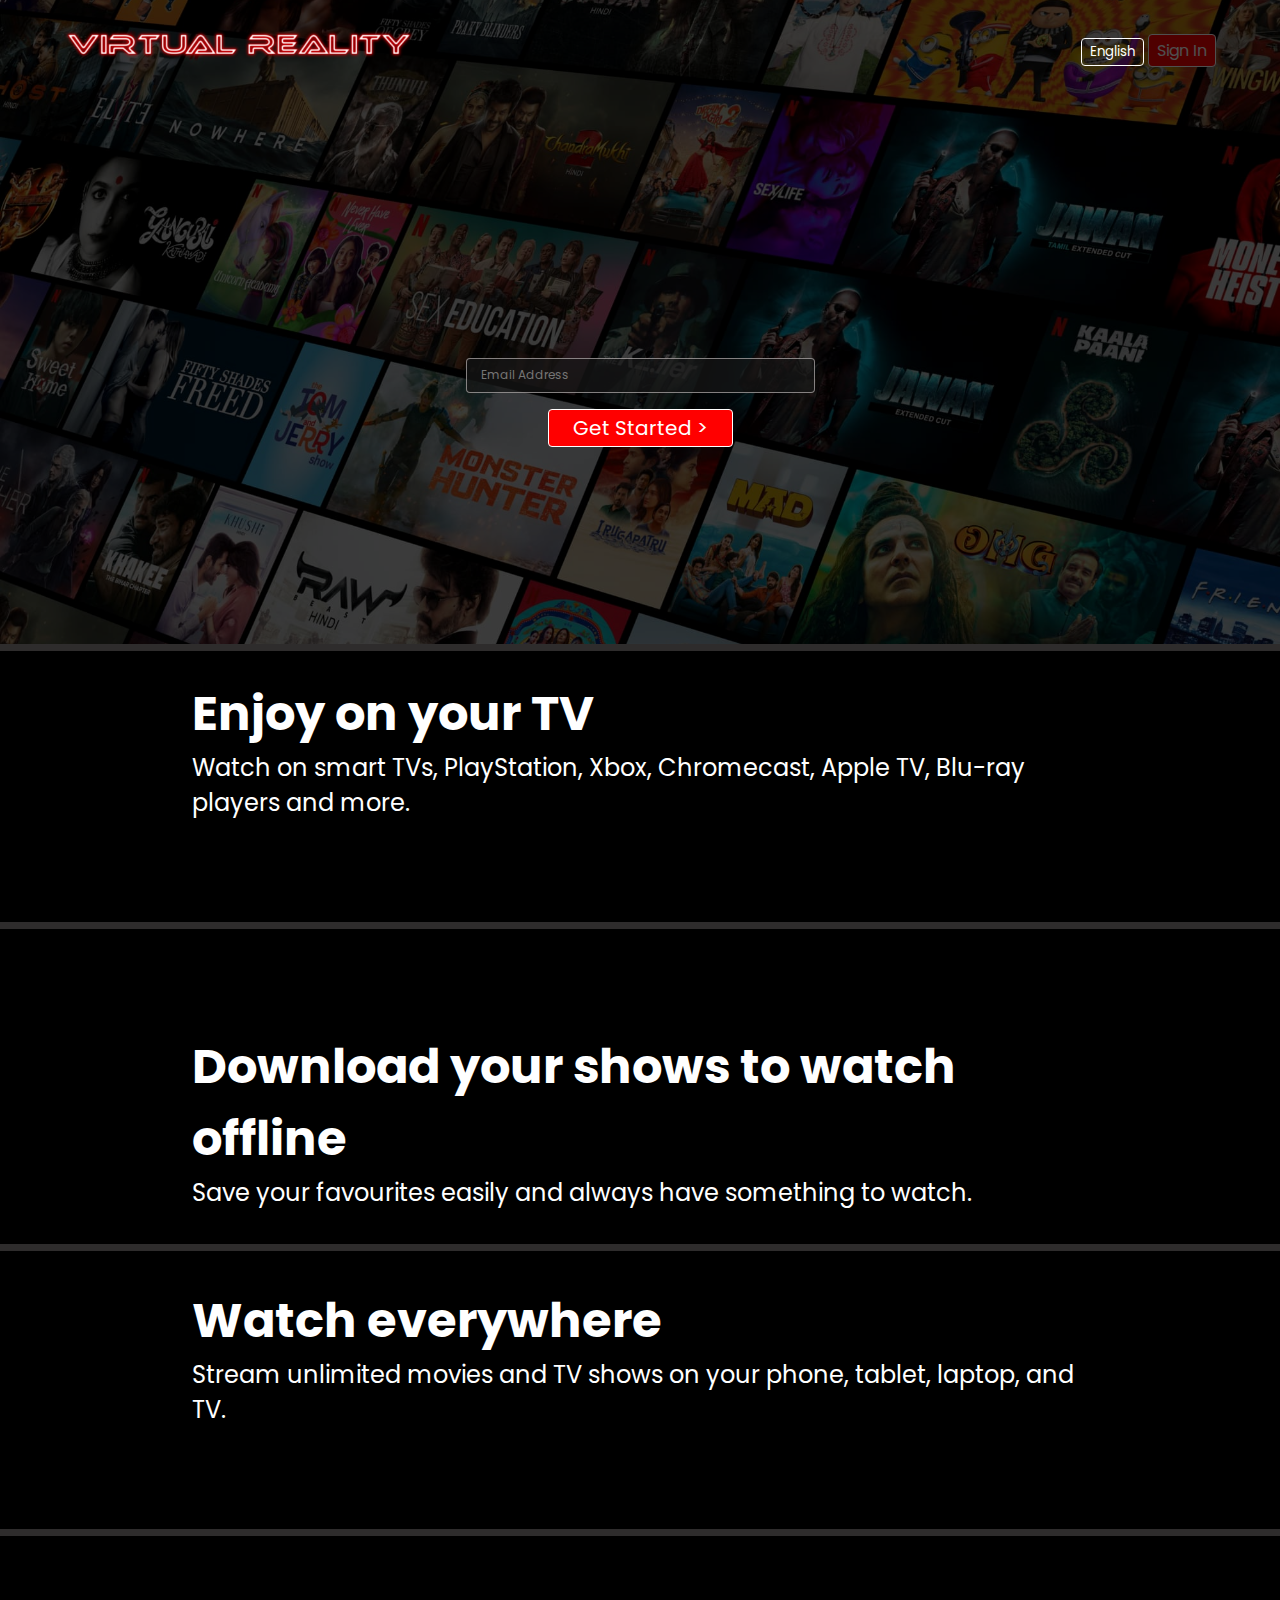
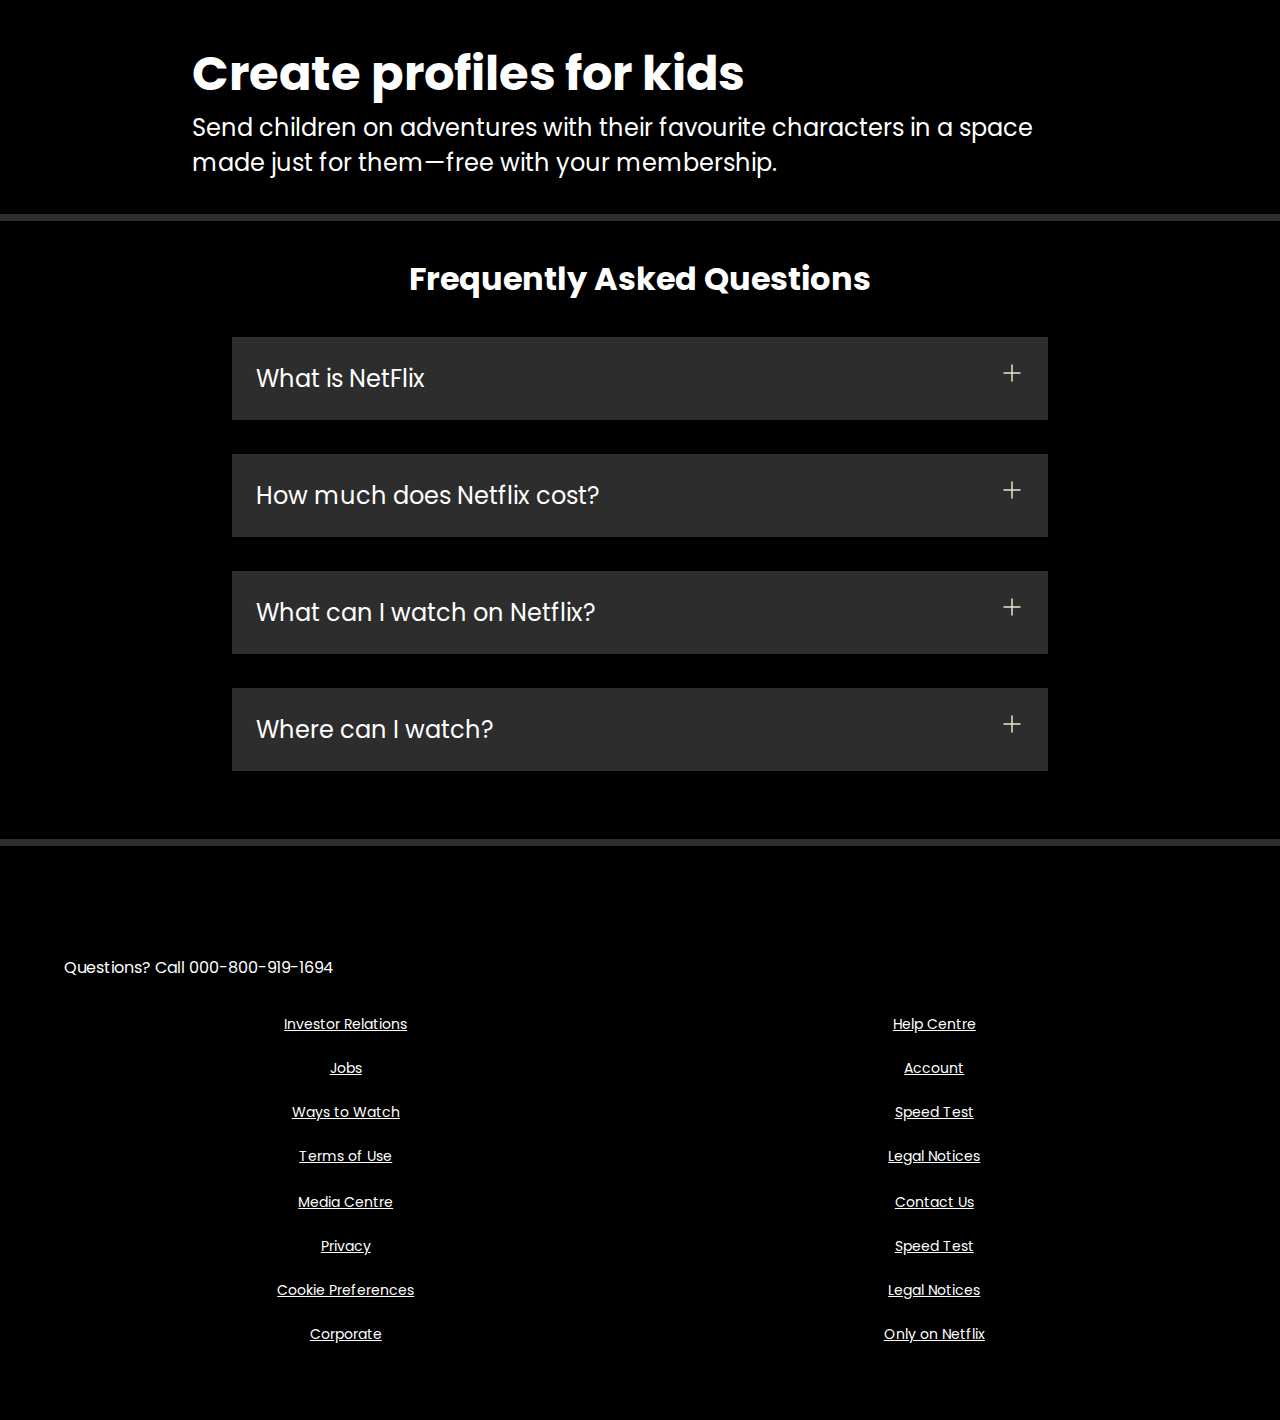
==== netflixclone/index.html @ 1a035e4f "Add files via upload" ====
<!DOCTYPE html>
<html lang="en">

<head>
    <meta charset="UTF-8">
    <meta name="viewport" content="width=device-width, initial-scale=1.0">
    <title>Netflix India – Watch TV Shows Online, Watch Movies Online</title>
    <link rel="stylesheet" href="style.css">
</head>

<body>

    <div class="main">
        <nav>             
            <div class="logo">                 
                <a href="index.html">                     
                    <img src="images/LOGO2.png" alt="Netflix Logo" width="190px">                 
                </a>             
            </div>             
            <div>                 
                <button class="btn">English</button>                 
                <a href="login.html" class="btn btn-red-sm">Sign In</a>             
            </div>         
        </nav> 
        <div class="box">
        </div>
        <div class="hero">
            <h1 class="hero-text"></h1> <!-- Typing starts here -->
            <span></span> <!-- Second text -->
            <span></span> <!-- Third text -->
            <span></span> <!-- Fourth text -->
            <div class="hero-buttons">
                <input type="text" placeholder="Email Address">
                <button class="btn btn-red">Get Started &gt;</button>
            </div>
        </div>
        

        <div class="separation"></div>

    </div>

    <section class="first">
        <div>
            <span>Enjoy on your TV</span>
            <span>Watch on smart TVs, PlayStation, Xbox, Chromecast, Apple TV, Blu-ray players and more.</span>
        </div>

        <div class="secImg">
            <img src="https://assets.nflxext.com/ffe/siteui/acquisition/ourStory/fuji/desktop/tv.png" alt="">
            <video src="https://assets.nflxext.com/ffe/siteui/acquisition/ourStory/fuji/desktop/video-tv-in-0819.m4v"
                autoplay loop muted></video>
        </div>
    </section>
    <div class="separation"></div>

    <section class="first second">

        <div class="secImg">
            <img src="https://assets.nflxext.com/ffe/siteui/acquisition/ourStory/fuji/desktop/mobile-0819.jpg" alt="">

        </div>
        <div>
            <span>Download your shows to watch offline</span>
            <span>Save your favourites easily and always have something to watch.</span>
        </div>
    </section>

    <div class="separation"></div>
    <section class="first third">
        <div>
            <span>Watch everywhere</span>
            <span>Stream unlimited movies and TV shows on your phone, tablet, laptop, and TV.</span>
        </div>

        <div class="secImg">
            <img src="https://assets.nflxext.com/ffe/siteui/acquisition/ourStory/fuji/desktop/tv.png" alt="">
            <video src="https://assets.nflxext.com/ffe/siteui/acquisition/ourStory/fuji/desktop/video-devices-in.m4v"
                autoplay loop muted></video>
        </div>
    </section>
    <div class="separation"></div>


    <section class="first second">

        <div class="secImg">
            <img src="https://occ-0-2849-3646.1.nflxso.net/dnm/api/v6/19OhWN2dO19C9txTON9tvTFtefw/AAAABVr8nYuAg0xDpXDv0VI9HUoH7r2aGp4TKRCsKNQrMwxzTtr-NlwOHeS8bCI2oeZddmu3nMYr3j9MjYhHyjBASb1FaOGYZNYvPBCL.png?r=54d"
                alt="">

        </div>
        <div>
            <span>Create profiles for kids</span>
            <span>Send children on adventures with their favourite characters in a space made just for them—free with
                your membership.</span>
        </div>
    </section>

    <div class="separation"></div>

    <section class="faq">
        <h2>Frequently Asked Questions</h2>
        <div class="faqbox">
            <span>What is NetFlix</span>
            <svg width="24" height="24" viewBox="0 0 24 24" fill="white" xmlns="http://www.w3.org/2000/svg">
                <path d="M12 4V20" stroke="#141B34" stroke-width="1.5" stroke-linecap="round" stroke-linejoin="round" />
                <path d="M4 12H20" stroke="#141B34" stroke-width="1.5" stroke-linecap="round" stroke-linejoin="round" />
            </svg>

        </div>
        <div class="faqbox">
            <span>How much does Netflix cost?</span>
            <svg width="24" height="24" viewBox="0 0 24 24" fill="white" xmlns="http://www.w3.org/2000/svg">
                <path d="M12 4V20" stroke="#141B34" stroke-width="1.5" stroke-linecap="round" stroke-linejoin="round" />
                <path d="M4 12H20" stroke="#141B34" stroke-width="1.5" stroke-linecap="round" stroke-linejoin="round" />
            </svg>

        </div>
        <div class="faqbox">
            <span>What can I watch on Netflix?</span>
            <svg width="24" height="24" viewBox="0 0 24 24" fill="white" xmlns="http://www.w3.org/2000/svg">
                <path d="M12 4V20" stroke="#141B34" stroke-width="1.5" stroke-linecap="round" stroke-linejoin="round" />
                <path d="M4 12H20" stroke="#141B34" stroke-width="1.5" stroke-linecap="round" stroke-linejoin="round" />
            </svg>

        </div>
        <div class="faqbox">
            <span>Where can I watch?</span>
            <svg width="24" height="24" viewBox="0 0 24 24" fill="white" xmlns="http://www.w3.org/2000/svg">
                <path d="M12 4V20" stroke="#141B34" stroke-width="1.5" stroke-linecap="round" stroke-linejoin="round" />
                <path d="M4 12H20" stroke="#141B34" stroke-width="1.5" stroke-linecap="round" stroke-linejoin="round" />
            </svg>

        </div>
    </section>
    <div class="separation"></div>

    <footer>
        <div class="questions">
            Questions? Call 000-800-919-1694
        </div>
        <div class="footer">
            <div class="footer-item"> 
                <a href="faq">Investor Relations</a>
                <a href="faq">Jobs</a>
                <a href="faq">Ways to Watch</a>
                <a href="faq">Terms of Use</a>
            </div>

            <div class="footer-item"> 
                <a href="faq">Help Centre</a>
                <a href="faq">Account</a>
                <a href="faq">Speed Test</a>
                <a href="faq">Legal Notices</a>
            </div>
            <div class="footer-item">
                <a href="faq">Media Centre</a>
                <a href="faq">Privacy</a>
                <a href="faq">Cookie Preferences</a> 
                <a href="faq">Corporate</a>
            </div>

            <div class="footer-item">
                <a href="faq">Contact Us</a>
                <a href="faq">Speed Test</a> 
                <a href="faq">Legal Notices</a> 
                <a href="faq">Only on Netflix</a>
            </div>
        </div>
    </footer>
    <script>
            document.addEventListener("DOMContentLoaded", function () {
                const elements = document.querySelectorAll(".hero-text, .hero span"); // Select all elements to animate
                const texts = [
                    "Welcome to My Website!", 
                    "Enjoy big movies, hit series and more from ₹ 149.",
                    "Join today. Cancel anytime.",
                    "Ready to watch? Enter your email to create or restart your membership."
                ];
                
                let index = 0; // Track which element is being typed
                let charIndex = 0; // Track character position in current text
                let typingSpeed = 50; // Speed of typing (milliseconds)
                let delayBetweenTexts = 1500; // Pause after each full sentence (milliseconds)
                let loopRestartDelay = 3000; // Longer pause before restarting loop
            
                function type() {
                    if (index < texts.length) {
                        if (charIndex < texts[index].length) {
                            elements[index].textContent += texts[index][charIndex]; // Append character
                            charIndex++;
                            setTimeout(type, typingSpeed); // Continue typing
                        } else {
                            elements[index].style.borderRight = "none"; // Remove cursor after typing
                            index++; // Move to next text
                            charIndex = 0;
                            setTimeout(type, delayBetweenTexts); // Pause before next text starts typing
                        }
                    } else {
                        setTimeout(resetTyping, loopRestartDelay); // Pause before restarting loop
                    }
                }
            
                function resetTyping() {
                    elements.forEach(el => {
                        el.textContent = ""; // Clear all text
                        el.style.borderRight = "3px solid white"; // Reset cursor effect
                    });
                    index = 0; // Restart index
                    charIndex = 0;
                    setTimeout(type, 500); // Restart typing effect
                }
            
                setTimeout(type, 1000); // Start typing after a small delay
            });
            
            
            
        
            document.addEventListener("DOMContentLoaded", function () {
                const getStartedButton = document.querySelector(".btn.btn-red"); // Select "Get Started" button
        
                if (getStartedButton) {
                    getStartedButton.addEventListener("click", function () {
                        window.location.href = "login.html"; // Redirect to login page
                    });
                }
            });
        
        </script>
        
        
</body>

</html>
---- netflixclone/style.css ----
@import url('https://fonts.googleapis.com/css2?family=Martel+Sans:wght@600&family=Poppins:wght@300;400;700&display=swap');

* {
    padding: 0;
    margin: 0;
    font-family: 'Poppins', sans-serif;
}

body {
    background-color: black;
}

.logo img {
    width: 350px;
    height: auto;
}

.main {
    background-image: url("images/bg.jpg");
    background-position: center center;
    background-size: max(1200px, 100vw);
    background-repeat: no-repeat;
    height: 644px;
    position: relative;
}

.main .box {
    height: 644px;
    width: 100%;
    opacity: 0.69;
    position: absolute;
    top: 0;
    background-color: black;
}

nav {
    max-width: 60vw;
    justify-content: space-between;
    margin: auto;
    display: flex;
    align-items: center;
    height: 100px;
}

nav img {
    color: red;
    width: 130px;
    position: relative;
    z-index: 10;
}

nav button {
    position: relative;
    z-index: 10;
}

@keyframes glowingText {
    0% { text-shadow: 0 0 10px rgba(255, 0, 150, 0.8), 0 0 20px rgba(0, 0, 255, 0.8); }
    50% { text-shadow: 0 0 20px rgba(0, 255, 150, 0.8), 0 0 30px rgba(255, 255, 0.8); }
    100% { text-shadow: 0 0 10px rgba(255, 0, 150, 0.8), 0 0 20px rgba(0, 0, 255, 0.8); }
}


.hero {
    font-family: 'Trebuchet MS', 'Lucida Sans Unicode', 'Lucida Grande', 'Lucida Sans', Arial, sans-serif;
    height: calc(100% - 100px);
    display: flex;
    align-items: center;
    justify-content: center;
    flex-direction: column;
    color: white;
    position: relative;
    gap: 15px;
    padding: 0 30px;
    text-align: center;
}


.hero-text, .hero span {
    display: inline-block;
    white-space: nowrap;
    overflow: hidden;
    border-right: 3px solid white; /* Blinking cursor */
    animation: glowingText 1.5s infinite alternate, blinkCursor 0.7s infinite;
}


@keyframes blinkCursor {
    50% { border-right-color: transparent; }
}
.hero-buttons {
    display: flex;
    gap: 10px;
}

.hero-buttons input {
    padding: 10px;
    font-size: 16px;
    border-radius: 5px;
    border: none;
}

.btn-red {
    background-color: red;
    color: white;
    padding: 10px 20px;
    font-size: 16px;
    border: none;
    cursor: pointer;
    transition: 0.3s;
}

.btn-red:hover {
    background-color: darkred;
    box-shadow: 0 0 15px rgba(255, 0, 0, 0.8);
}



.hero> :nth-child(1) {
    font-family: 'Poppins', sans-serif;
    font-weight: bolder;
    font-size: 48px;
    text-align: center;
}

.hero> :nth-child(2) {
    font-weight: 400;
    font-size: 24px;
    text-align: center;
}

.hero> :nth-child(3) {
    font-weight: 400;
    font-size: 20px;
    text-align: center;
}

.separation {
    height: 7px;
    background-color: rgb(46, 44, 44);
    position: relative;
    z-index: 20;
}

.btn {
    padding: 3px 8px;
    font-weight: 400;
    color: white;
    background-color: rgba(248, 243, 243, 0.021);
    border-radius: 4px;
    border: 1px solid white;
    cursor: pointer;

}

.btn-red {
    background-color: red;
    color: white;
    padding: 3px 24px;
    font-size: 20px;
    border-radius: 4px;
    font-weight: 400;
}

.btn-red-sm {
    background-color: red;
    color: white;
}

.hero-buttons {
    display: flex;
    align-items: center;
    justify-content: center;
    gap: 16px;
}

.main input {
    padding: 7px 101px 8px 14px;
    color: white;
    font-size: 12px;
    border-radius: 4px;
    background-color: rgba(23, 23, 23, 0.7);
    border: 1px solid rgba(246, 238, 238, 0.5);
}

.first {
    display: flex;
    justify-content: center;
    max-width: 70vw;
    margin: auto;
    color: white;
    justify-content: center;
    align-items: center;
}



.secImg {
    position: relative;
}

.secImg img {
    width: 555px;
    position: relative;
    z-index: 10;
}

.secImg video {
    position: absolute;
    top: 51px;
    right: 0;
    width: 555px;
}

section.first>div {
    display: flex;
    flex-direction: column;
    padding: 34px 0;
}

section.first>div :nth-child(1) {
    font-size: 48px;
    font-weight: bolder;
}


section.first>div :nth-child(2) {
    font-size: 24px;

}


.faq h2 {
    text-align: center;
    font-size: 48px;
}

.faq {
    background: black;
    color: white;
    padding: 34px;
}

.faqbox:hover {
    background-color: #414141;
    color: white;
}

.faqbox svg {
    filter: invert(1);
}

.faqbox {
    transition: all 1s ease-out;
    font-size: 24px;
    display: flex;
    justify-content: space-between;
    background-color: #2d2d2d;
    padding: 24px;
    max-width: 60vw;
    margin: 34px auto;
    cursor: pointer;
}

footer {
    color: white;
    max-width: 60vw;
    margin: auto;
    padding: 60px;
}

footer .questions {
    padding: 34px 0;
}


.footer {
    display: grid;
    grid-template-columns: 1fr 1fr 1fr 1fr;
    color: white;
}



@media screen and (max-width: 1300px) {

    nav{
        max-width: 90vw;
    }

    .first {
        flex-wrap: wrap;
    }

    .secImg img {
        width: 305px;
    }

    .secImg video {
        width: 305px;
    }

    .hero> :nth-child(1) {
        font-size: 32px;
    }

    .hero> :nth-child(2) {
        font-size: 18px;
    }

    .hero> :nth-child(3) {
        font-size: 18px;
    }

    .hero-buttons {
        display: flex;
        flex-direction: column;
        align-items: center;
        justify-content: center;
        gap: 16px;
    }

    .faq h2 {
        text-align: center;
        font-size: 32px;
    }

    footer {
        max-width: 90vw;
        padding: 75px 0;
    }

    .footer-item{
        align-items: center;
    }
 

}



@media screen and (max-width: 1300px) {

    .footer {
        display: grid;
        grid-template-columns: 1fr 1fr;
        gap: 25px;
    }
}


.footer a {
    font-size: 14px;
    color: white;
}

.footer-item {
    display: flex;
    flex-direction: column;
    gap: 23px;
}

.btn-red-sm {
    text-decoration: none;
    display: inline-block;
    cursor: pointer;
}
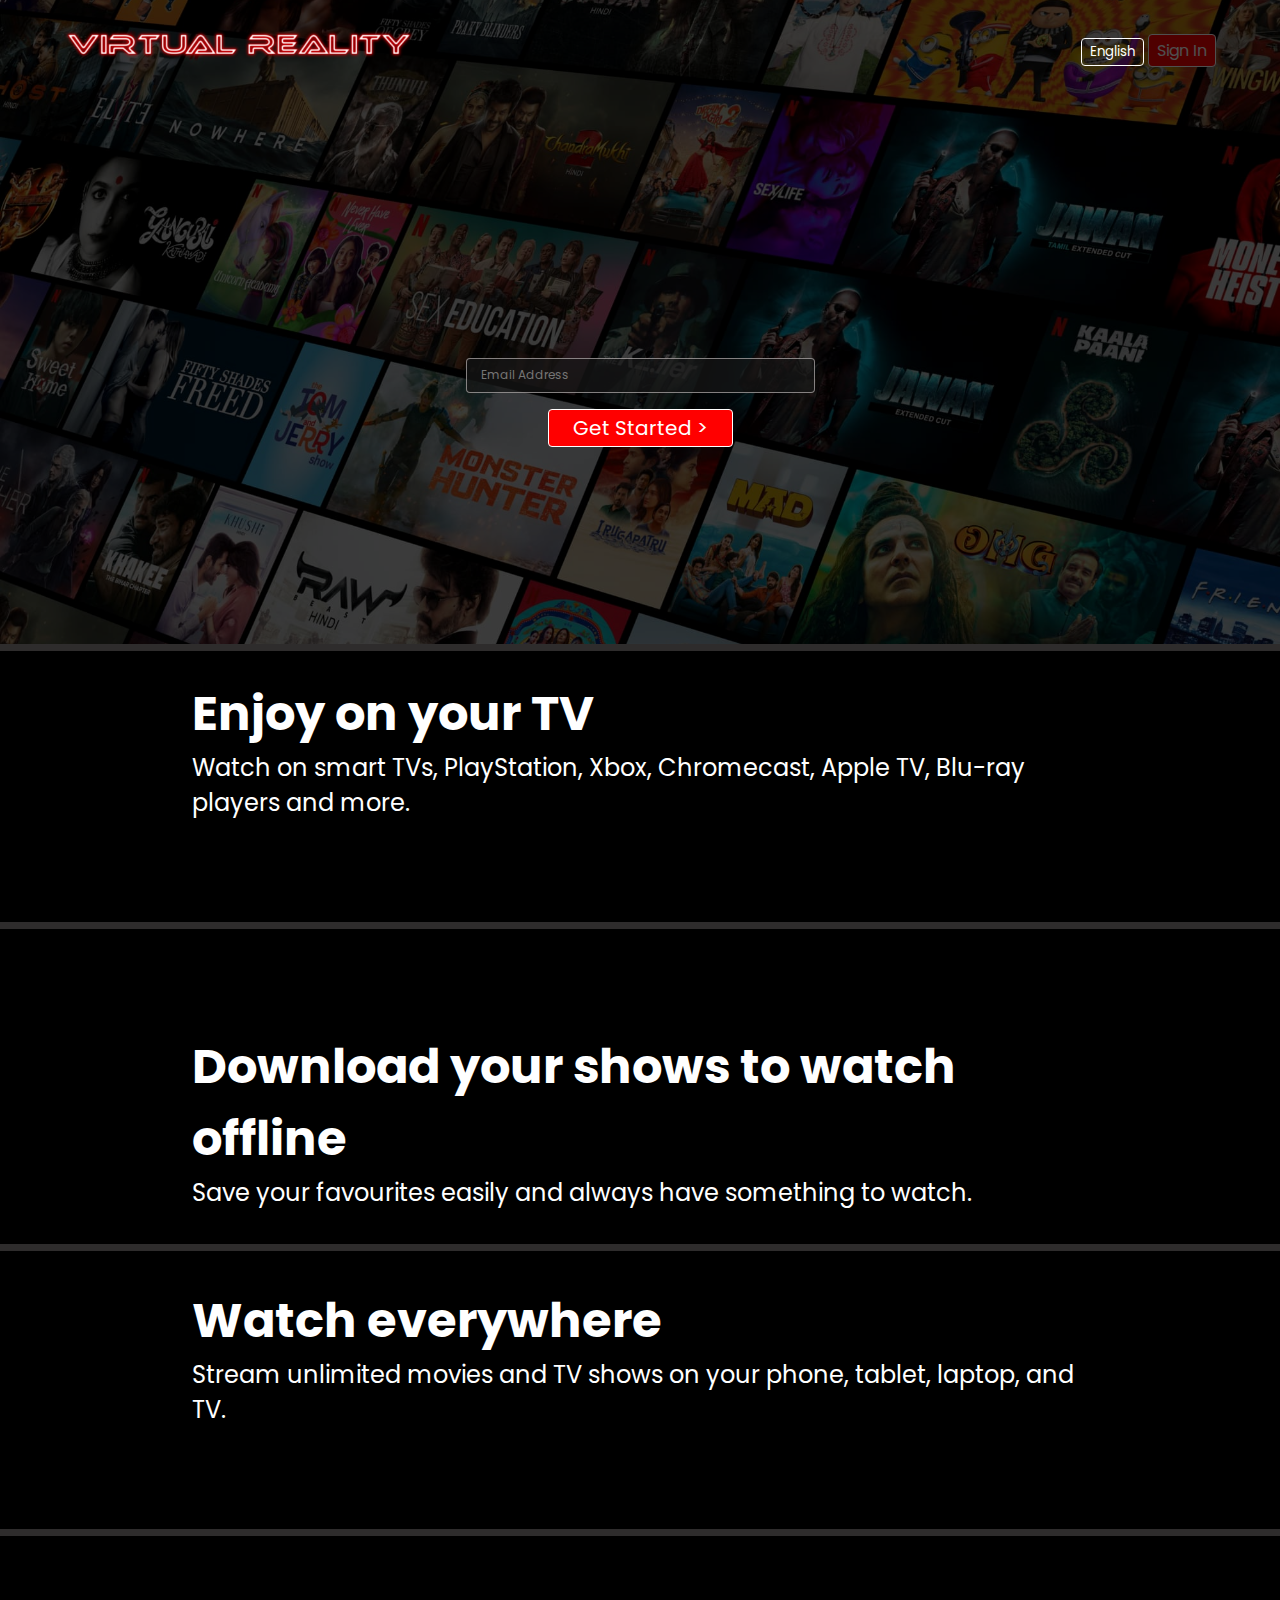
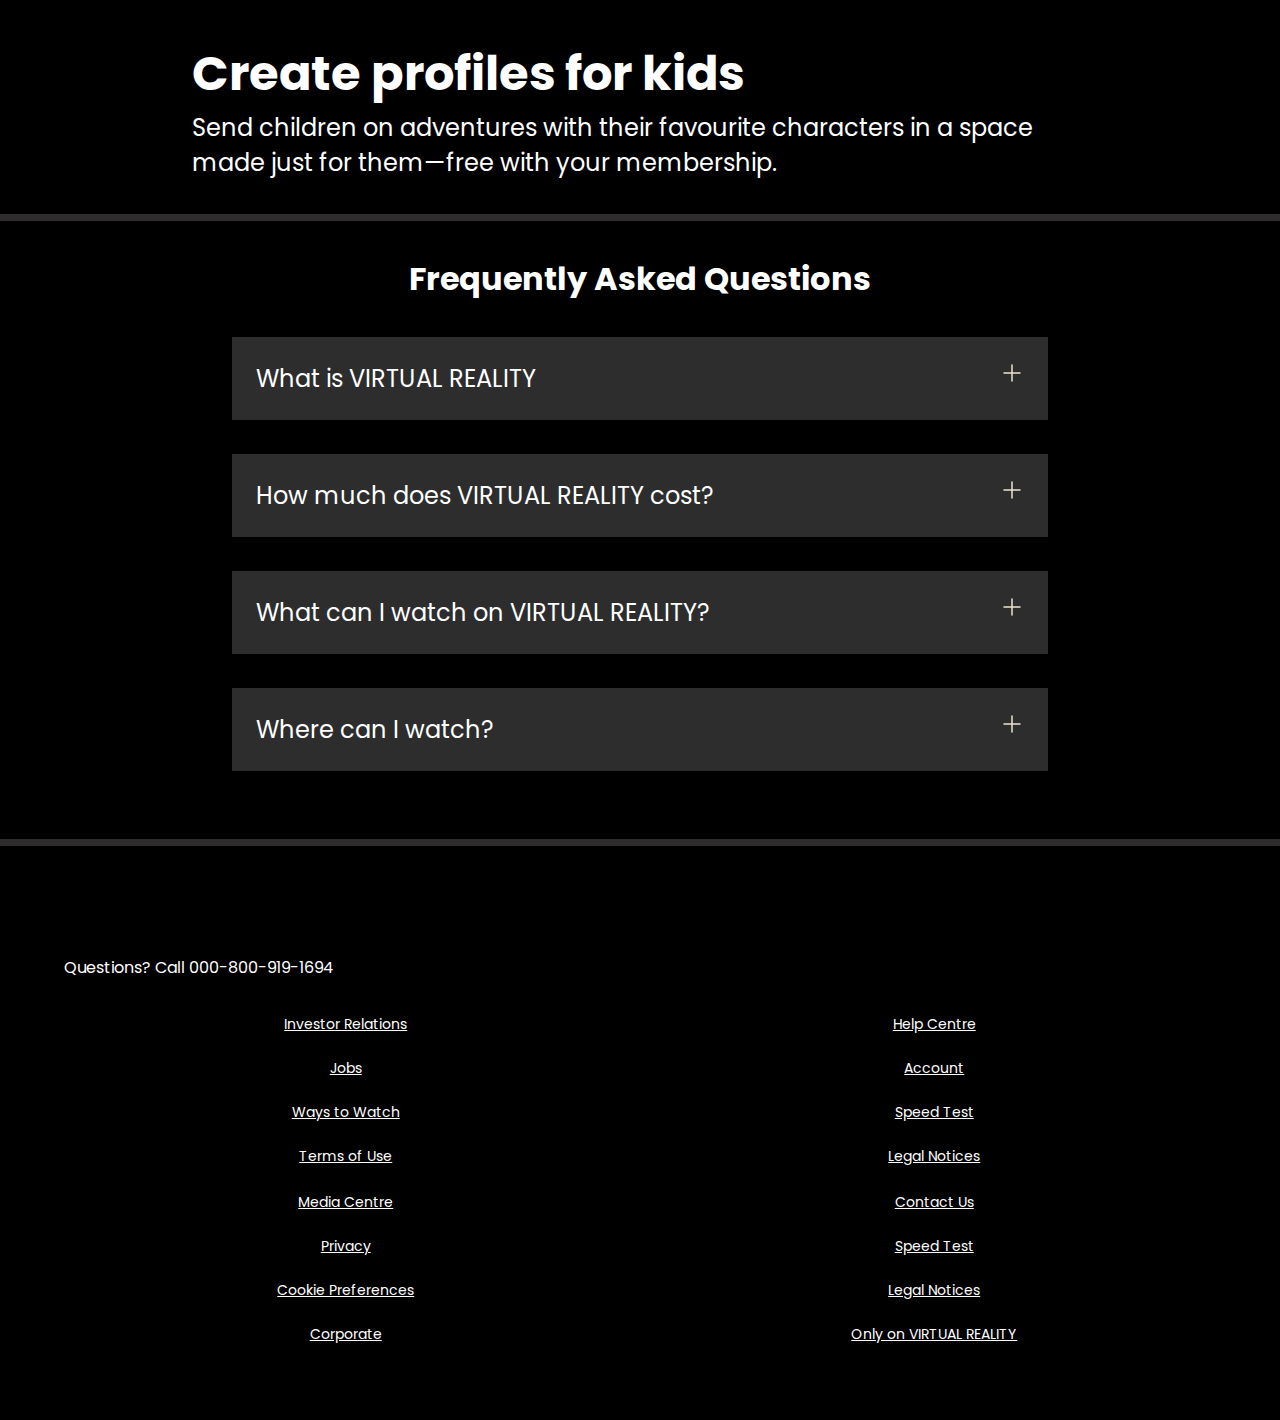
==== commit 4646d5cc: "Update index.html" ====
--- a/netflixclone/index.html
+++ b/netflixclone/index.html
@@ -4,7 +4,7 @@
 <head>
     <meta charset="UTF-8">
     <meta name="viewport" content="width=device-width, initial-scale=1.0">
-    <title>Netflix India – Watch TV Shows Online, Watch Movies Online</title>
+    <title>VIRTUAL REALITY – Watch TV Shows Online, Watch Movies Online</title>
     <link rel="stylesheet" href="style.css">
 </head>
 
@@ -25,10 +25,10 @@
         <div class="box">
         </div>
         <div class="hero">
-            <h1 class="hero-text"></h1> <!-- Typing starts here -->
-            <span></span> <!-- Second text -->
-            <span></span> <!-- Third text -->
-            <span></span> <!-- Fourth text -->
+            <h1 class="hero-text"></h1>
+            <span></span> 
+            <span></span> 
+            <span></span>
             <div class="hero-buttons">
                 <input type="text" placeholder="Email Address">
                 <button class="btn btn-red">Get Started &gt;</button>
@@ -101,23 +101,23 @@
     <section class="faq">
         <h2>Frequently Asked Questions</h2>
         <div class="faqbox">
-            <span>What is NetFlix</span>
-            <svg width="24" height="24" viewBox="0 0 24 24" fill="white" xmlns="http://www.w3.org/2000/svg">
-                <path d="M12 4V20" stroke="#141B34" stroke-width="1.5" stroke-linecap="round" stroke-linejoin="round" />
-                <path d="M4 12H20" stroke="#141B34" stroke-width="1.5" stroke-linecap="round" stroke-linejoin="round" />
-            </svg>
-
-        </div>
-        <div class="faqbox">
-            <span>How much does Netflix cost?</span>
-            <svg width="24" height="24" viewBox="0 0 24 24" fill="white" xmlns="http://www.w3.org/2000/svg">
-                <path d="M12 4V20" stroke="#141B34" stroke-width="1.5" stroke-linecap="round" stroke-linejoin="round" />
-                <path d="M4 12H20" stroke="#141B34" stroke-width="1.5" stroke-linecap="round" stroke-linejoin="round" />
-            </svg>
-
-        </div>
-        <div class="faqbox">
-            <span>What can I watch on Netflix?</span>
+            <span>What is VIRTUAL REALITY</span>
+            <svg width="24" height="24" viewBox="0 0 24 24" fill="white" xmlns="http://www.w3.org/2000/svg">
+                <path d="M12 4V20" stroke="#141B34" stroke-width="1.5" stroke-linecap="round" stroke-linejoin="round" />
+                <path d="M4 12H20" stroke="#141B34" stroke-width="1.5" stroke-linecap="round" stroke-linejoin="round" />
+            </svg>
+
+        </div>
+        <div class="faqbox">
+            <span>How much does VIRTUAL REALITY cost?</span>
+            <svg width="24" height="24" viewBox="0 0 24 24" fill="white" xmlns="http://www.w3.org/2000/svg">
+                <path d="M12 4V20" stroke="#141B34" stroke-width="1.5" stroke-linecap="round" stroke-linejoin="round" />
+                <path d="M4 12H20" stroke="#141B34" stroke-width="1.5" stroke-linecap="round" stroke-linejoin="round" />
+            </svg>
+
+        </div>
+        <div class="faqbox">
+            <span>What can I watch on VIRTUAL REALITY?</span>
             <svg width="24" height="24" viewBox="0 0 24 24" fill="white" xmlns="http://www.w3.org/2000/svg">
                 <path d="M12 4V20" stroke="#141B34" stroke-width="1.5" stroke-linecap="round" stroke-linejoin="round" />
                 <path d="M4 12H20" stroke="#141B34" stroke-width="1.5" stroke-linecap="round" stroke-linejoin="round" />
@@ -164,13 +164,13 @@
                 <a href="faq">Contact Us</a>
                 <a href="faq">Speed Test</a> 
                 <a href="faq">Legal Notices</a> 
-                <a href="faq">Only on Netflix</a>
+                <a href="faq">Only on VIRTUAL REALITY</a>
             </div>
         </div>
     </footer>
     <script>
             document.addEventListener("DOMContentLoaded", function () {
-                const elements = document.querySelectorAll(".hero-text, .hero span"); // Select all elements to animate
+                const elements = document.querySelectorAll(".hero-text, .hero span");
                 const texts = [
                     "Welcome to My Website!", 
                     "Enjoy big movies, hit series and more from ₹ 149.",
@@ -178,51 +178,51 @@
                     "Ready to watch? Enter your email to create or restart your membership."
                 ];
                 
-                let index = 0; // Track which element is being typed
-                let charIndex = 0; // Track character position in current text
-                let typingSpeed = 50; // Speed of typing (milliseconds)
-                let delayBetweenTexts = 1500; // Pause after each full sentence (milliseconds)
-                let loopRestartDelay = 3000; // Longer pause before restarting loop
+                let index = 0;
+                let charIndex = 0; 
+                let typingSpeed = 50;
+                let delayBetweenTexts = 1500;
+                let loopRestartDelay = 3000;
             
                 function type() {
                     if (index < texts.length) {
                         if (charIndex < texts[index].length) {
-                            elements[index].textContent += texts[index][charIndex]; // Append character
+                            elements[index].textContent += texts[index][charIndex]; 
                             charIndex++;
-                            setTimeout(type, typingSpeed); // Continue typing
+                            setTimeout(type, typingSpeed);
                         } else {
-                            elements[index].style.borderRight = "none"; // Remove cursor after typing
-                            index++; // Move to next text
+                            elements[index].style.borderRight = "none";
+                            index++; 
                             charIndex = 0;
-                            setTimeout(type, delayBetweenTexts); // Pause before next text starts typing
+                            setTimeout(type, delayBetweenTexts);
                         }
                     } else {
-                        setTimeout(resetTyping, loopRestartDelay); // Pause before restarting loop
+                        setTimeout(resetTyping, loopRestartDelay);
                     }
                 }
             
                 function resetTyping() {
                     elements.forEach(el => {
-                        el.textContent = ""; // Clear all text
-                        el.style.borderRight = "3px solid white"; // Reset cursor effect
+                        el.textContent = "";
+                        el.style.borderRight = "3px solid white"; 
                     });
-                    index = 0; // Restart index
+                    index = 0;
                     charIndex = 0;
-                    setTimeout(type, 500); // Restart typing effect
+                    setTimeout(type, 500);
                 }
             
-                setTimeout(type, 1000); // Start typing after a small delay
+                setTimeout(type, 1000); 
             });
             
             
             
         
             document.addEventListener("DOMContentLoaded", function () {
-                const getStartedButton = document.querySelector(".btn.btn-red"); // Select "Get Started" button
+                const getStartedButton = document.querySelector(".btn.btn-red"); 
         
                 if (getStartedButton) {
                     getStartedButton.addEventListener("click", function () {
-                        window.location.href = "login.html"; // Redirect to login page
+                        window.location.href = "login.html"; 
                     });
                 }
             });
@@ -232,4 +232,4 @@
         
 </body>
 
-</html>+</html>
--- a/netflixclone/style.css
+++ b/netflixclone/style.css
@@ -80,7 +80,7 @@
     display: inline-block;
     white-space: nowrap;
     overflow: hidden;
-    border-right: 3px solid white; /* Blinking cursor */
+    border-right: 3px solid white;
     animation: glowingText 1.5s infinite alternate, blinkCursor 0.7s infinite;
 }
 
@@ -365,4 +365,4 @@
     text-decoration: none;
     display: inline-block;
     cursor: pointer;
-}+}
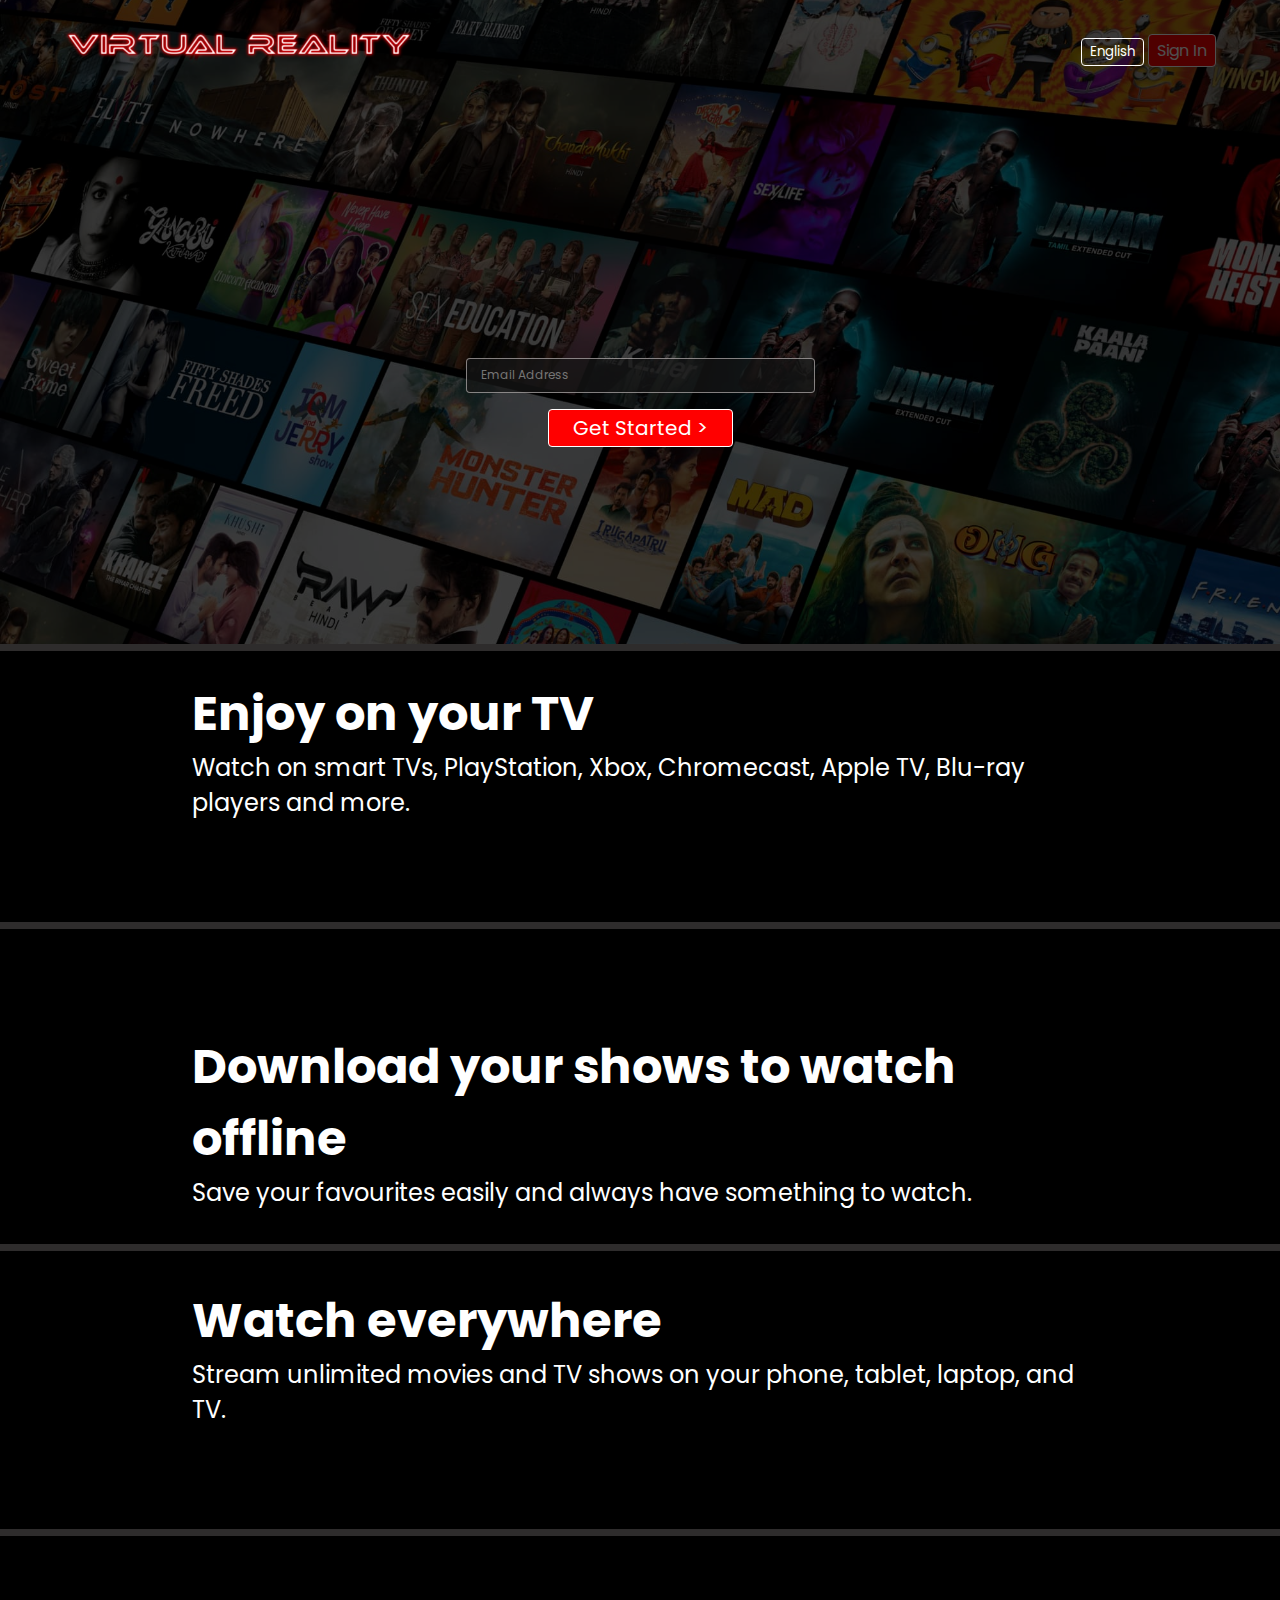
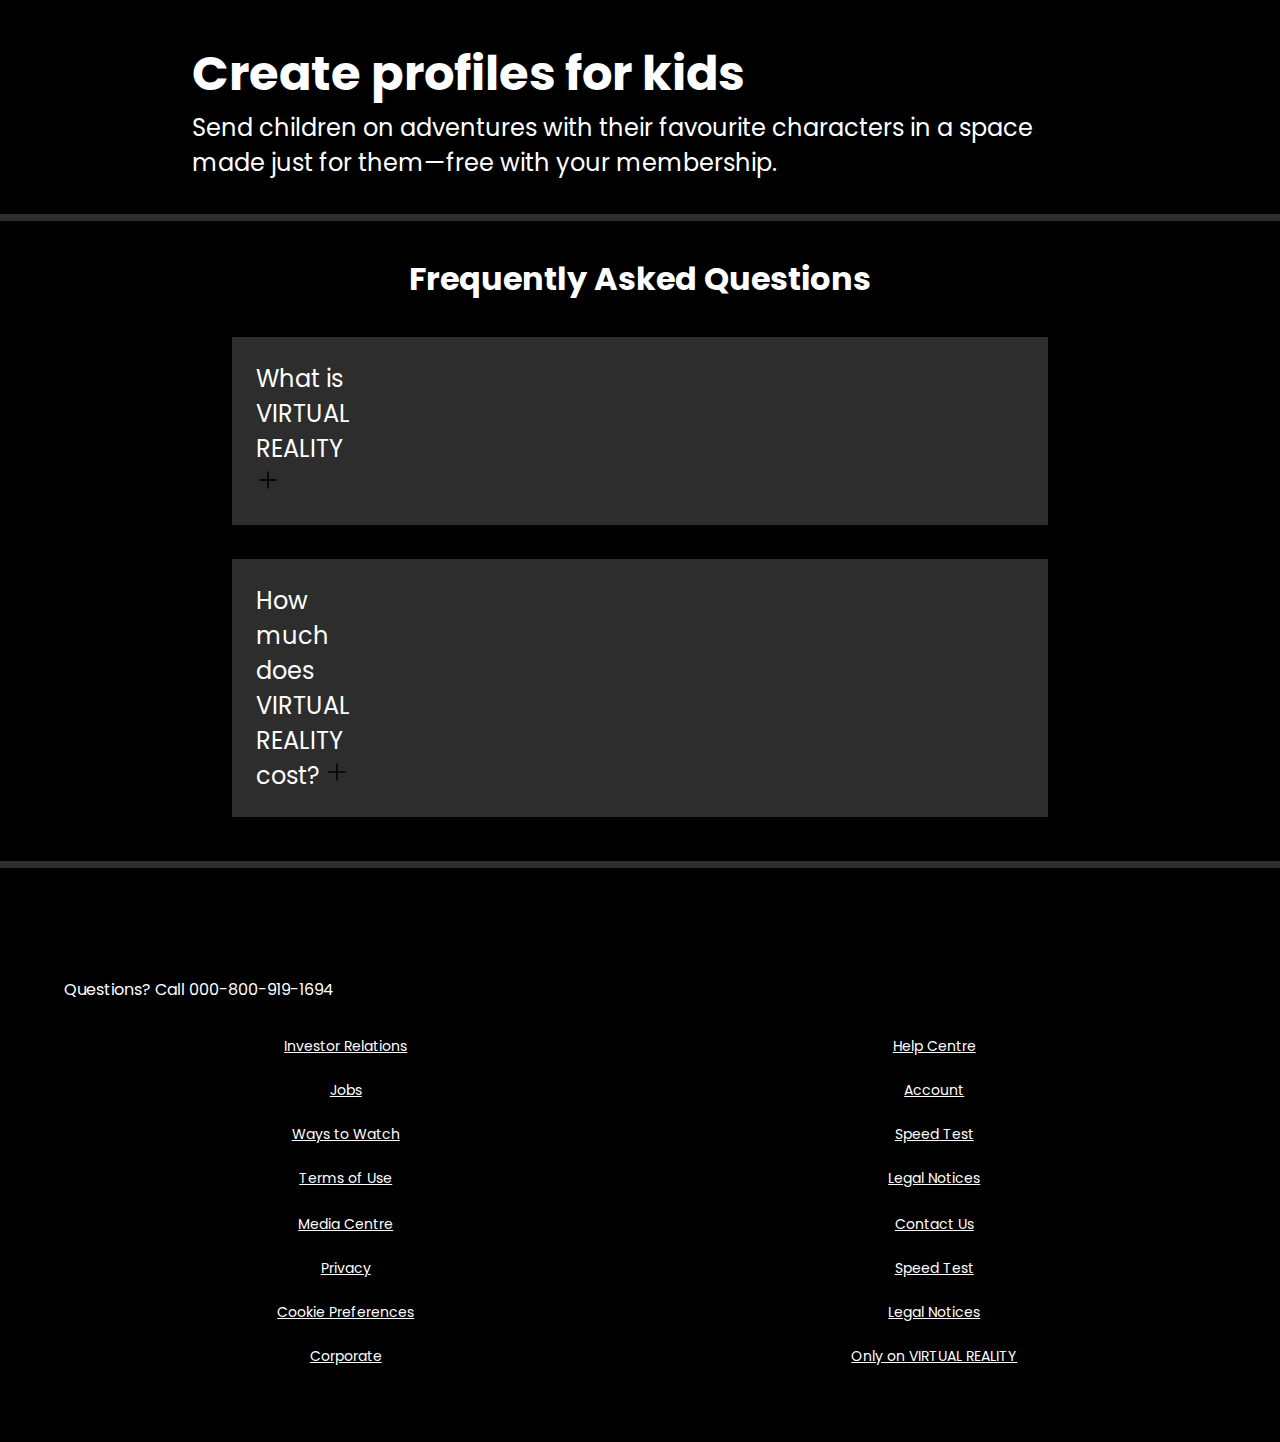
==== commit 122a3709: "Update index.html" ====
--- a/netflixclone/index.html
+++ b/netflixclone/index.html
@@ -6,6 +6,36 @@
     <meta name="viewport" content="width=device-width, initial-scale=1.0">
     <title>VIRTUAL REALITY – Watch TV Shows Online, Watch Movies Online</title>
     <link rel="stylesheet" href="style.css">
+    <style>
+        .faqbox {
+            margin-bottom: 10px;
+        }
+    
+        .answer {
+            max-height: 0;
+            overflow: hidden;
+            transition: max-height 0.3s ease-out;
+            padding: 0 20px;
+            color: rgba(255,255,255,0.9);
+            background: #2d2d2d;
+            margin-top: 4px;
+            border-radius: 4px;
+        }
+    
+        .faqbox.active .answer {
+            max-height: 200px;
+            padding: 15px 20px;
+            margin-top: 8px;
+        }
+    
+        .faqbox.active svg {
+            transform: rotate(45deg);
+        }
+    
+        .faqbox svg {
+            transition: transform 0.3s ease;
+        }
+    </style>
 </head>
 
 <body>
@@ -100,39 +130,36 @@
 
     <section class="faq">
         <h2>Frequently Asked Questions</h2>
+        
         <div class="faqbox">
-            <span>What is VIRTUAL REALITY</span>
-            <svg width="24" height="24" viewBox="0 0 24 24" fill="white" xmlns="http://www.w3.org/2000/svg">
-                <path d="M12 4V20" stroke="#141B34" stroke-width="1.5" stroke-linecap="round" stroke-linejoin="round" />
-                <path d="M4 12H20" stroke="#141B34" stroke-width="1.5" stroke-linecap="round" stroke-linejoin="round" />
-            </svg>
-
-        </div>
+            <div class="question">
+                <span>What is VIRTUAL REALITY</span>
+                <svg width="24" height="24" viewBox="0 0 24 24" fill="white" xmlns="http://www.w3.org/2000/svg">
+                    <path d="M12 4V20" stroke="currentColor" stroke-width="1.5" stroke-linecap="round" stroke-linejoin="round"/>
+                    <path d="M4 12H20" stroke="currentColor" stroke-width="1.5" stroke-linecap="round" stroke-linejoin="round"/>
+                </svg>
+            </div>
+            <div class="answer">
+                VIRTUAL REALITY is a streaming service that offers a wide variety of award-winning TV shows, movies, 
+                anime, documentaries, and more on thousands of internet-connected devices.
+            </div>
+        </div>
+    
         <div class="faqbox">
-            <span>How much does VIRTUAL REALITY cost?</span>
-            <svg width="24" height="24" viewBox="0 0 24 24" fill="white" xmlns="http://www.w3.org/2000/svg">
-                <path d="M12 4V20" stroke="#141B34" stroke-width="1.5" stroke-linecap="round" stroke-linejoin="round" />
-                <path d="M4 12H20" stroke="#141B34" stroke-width="1.5" stroke-linecap="round" stroke-linejoin="round" />
-            </svg>
-
-        </div>
-        <div class="faqbox">
-            <span>What can I watch on VIRTUAL REALITY?</span>
-            <svg width="24" height="24" viewBox="0 0 24 24" fill="white" xmlns="http://www.w3.org/2000/svg">
-                <path d="M12 4V20" stroke="#141B34" stroke-width="1.5" stroke-linecap="round" stroke-linejoin="round" />
-                <path d="M4 12H20" stroke="#141B34" stroke-width="1.5" stroke-linecap="round" stroke-linejoin="round" />
-            </svg>
-
-        </div>
-        <div class="faqbox">
-            <span>Where can I watch?</span>
-            <svg width="24" height="24" viewBox="0 0 24 24" fill="white" xmlns="http://www.w3.org/2000/svg">
-                <path d="M12 4V20" stroke="#141B34" stroke-width="1.5" stroke-linecap="round" stroke-linejoin="round" />
-                <path d="M4 12H20" stroke="#141B34" stroke-width="1.5" stroke-linecap="round" stroke-linejoin="round" />
-            </svg>
-
-        </div>
-    </section>
+            <div class="question">
+                <span>How much does VIRTUAL REALITY cost?</span>
+                <svg width="24" height="24" viewBox="0 0 24 24" fill="white" xmlns="http://www.w3.org/2000/svg">
+                    <path d="M12 4V20" stroke="currentColor" stroke-width="1.5" stroke-linecap="round" stroke-linejoin="round"/>
+                    <path d="M4 12H20" stroke="currentColor" stroke-width="1.5" stroke-linecap="round" stroke-linejoin="round"/>
+                </svg>
+            </div>
+            <div class="answer">
+                Watch VIRTUAL REALITY on your smartphone, tablet, Smart TV, laptop, or streaming device, all for one 
+                fixed monthly fee. Plans range from ₹ 149 to ₹ 649 a month. No extra costs, no contracts.
+            </div>
+        </div>
+    </section>
+    
     <div class="separation"></div>
 
     <footer>
@@ -169,6 +196,26 @@
         </div>
     </footer>
     <script>
+        document.addEventListener('DOMContentLoaded', function() {
+            const faqBoxes = document.querySelectorAll('.faqbox');
+        
+            faqBoxes.forEach(box => {
+                const question = box.querySelector('.question');
+                question.addEventListener('click', function() {
+                    faqBoxes.forEach(otherBox => {
+                        if (otherBox !== box) {
+                            otherBox.classList.remove('active');
+                        }
+                    });
+                    box.classList.toggle('active');
+                });
+            });
+            document.addEventListener('click', function(e) {
+                if (!e.target.closest('.faqbox')) {
+                    faqBoxes.forEach(box => box.classList.remove('active'));
+                }
+            });
+        });
             document.addEventListener("DOMContentLoaded", function () {
                 const elements = document.querySelectorAll(".hero-text, .hero span");
                 const texts = [
